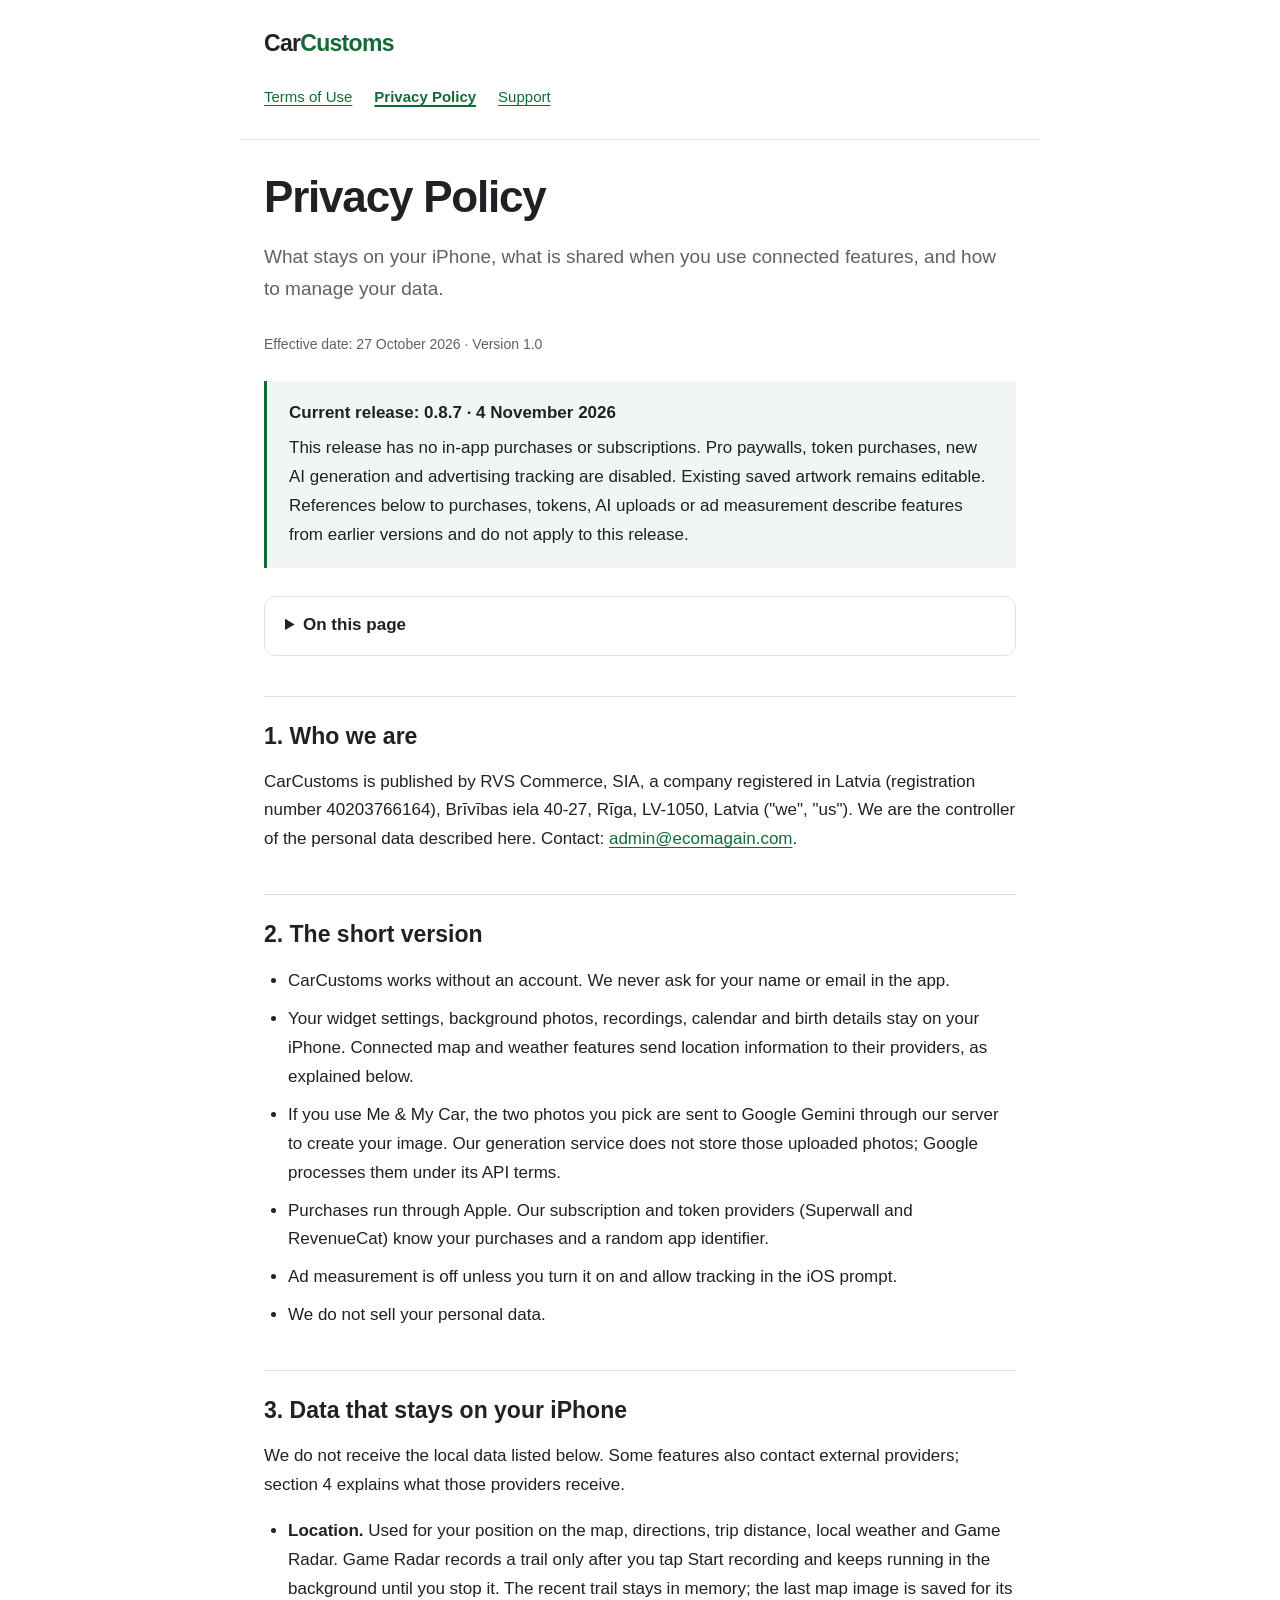
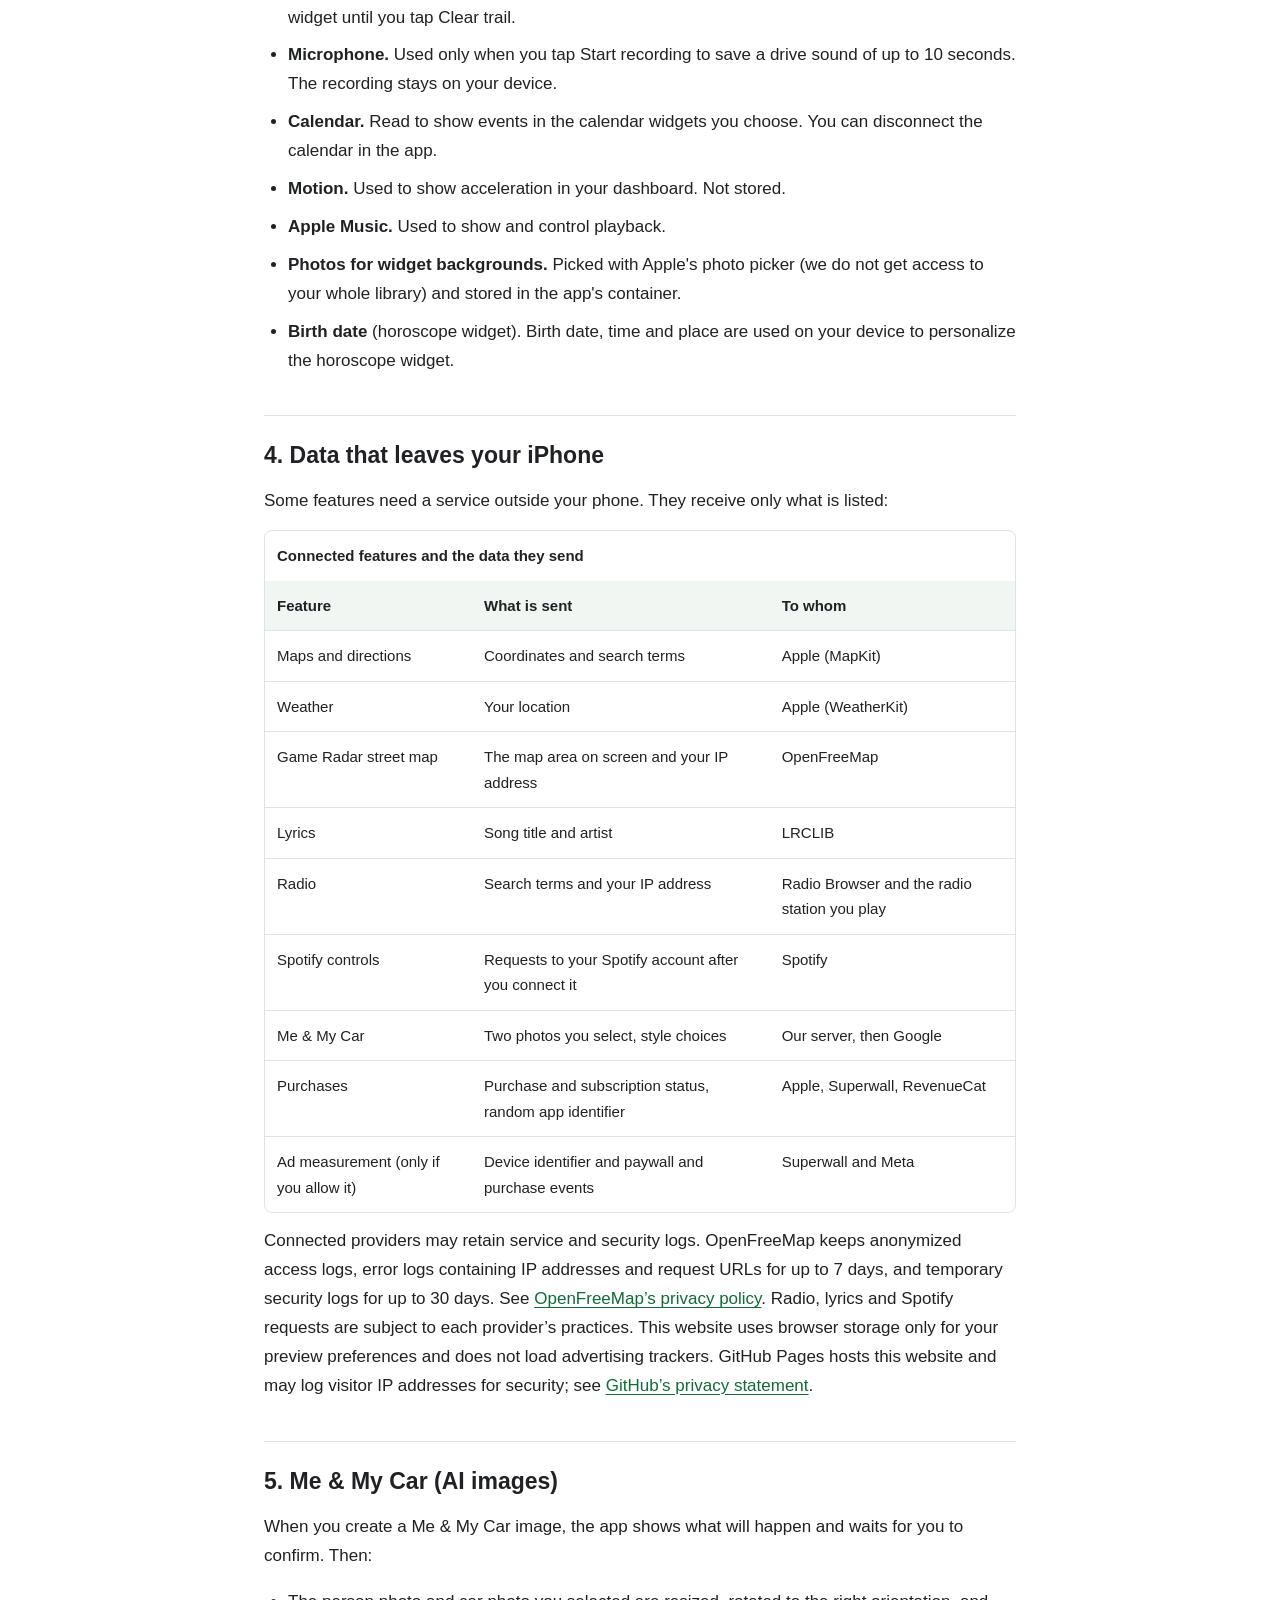
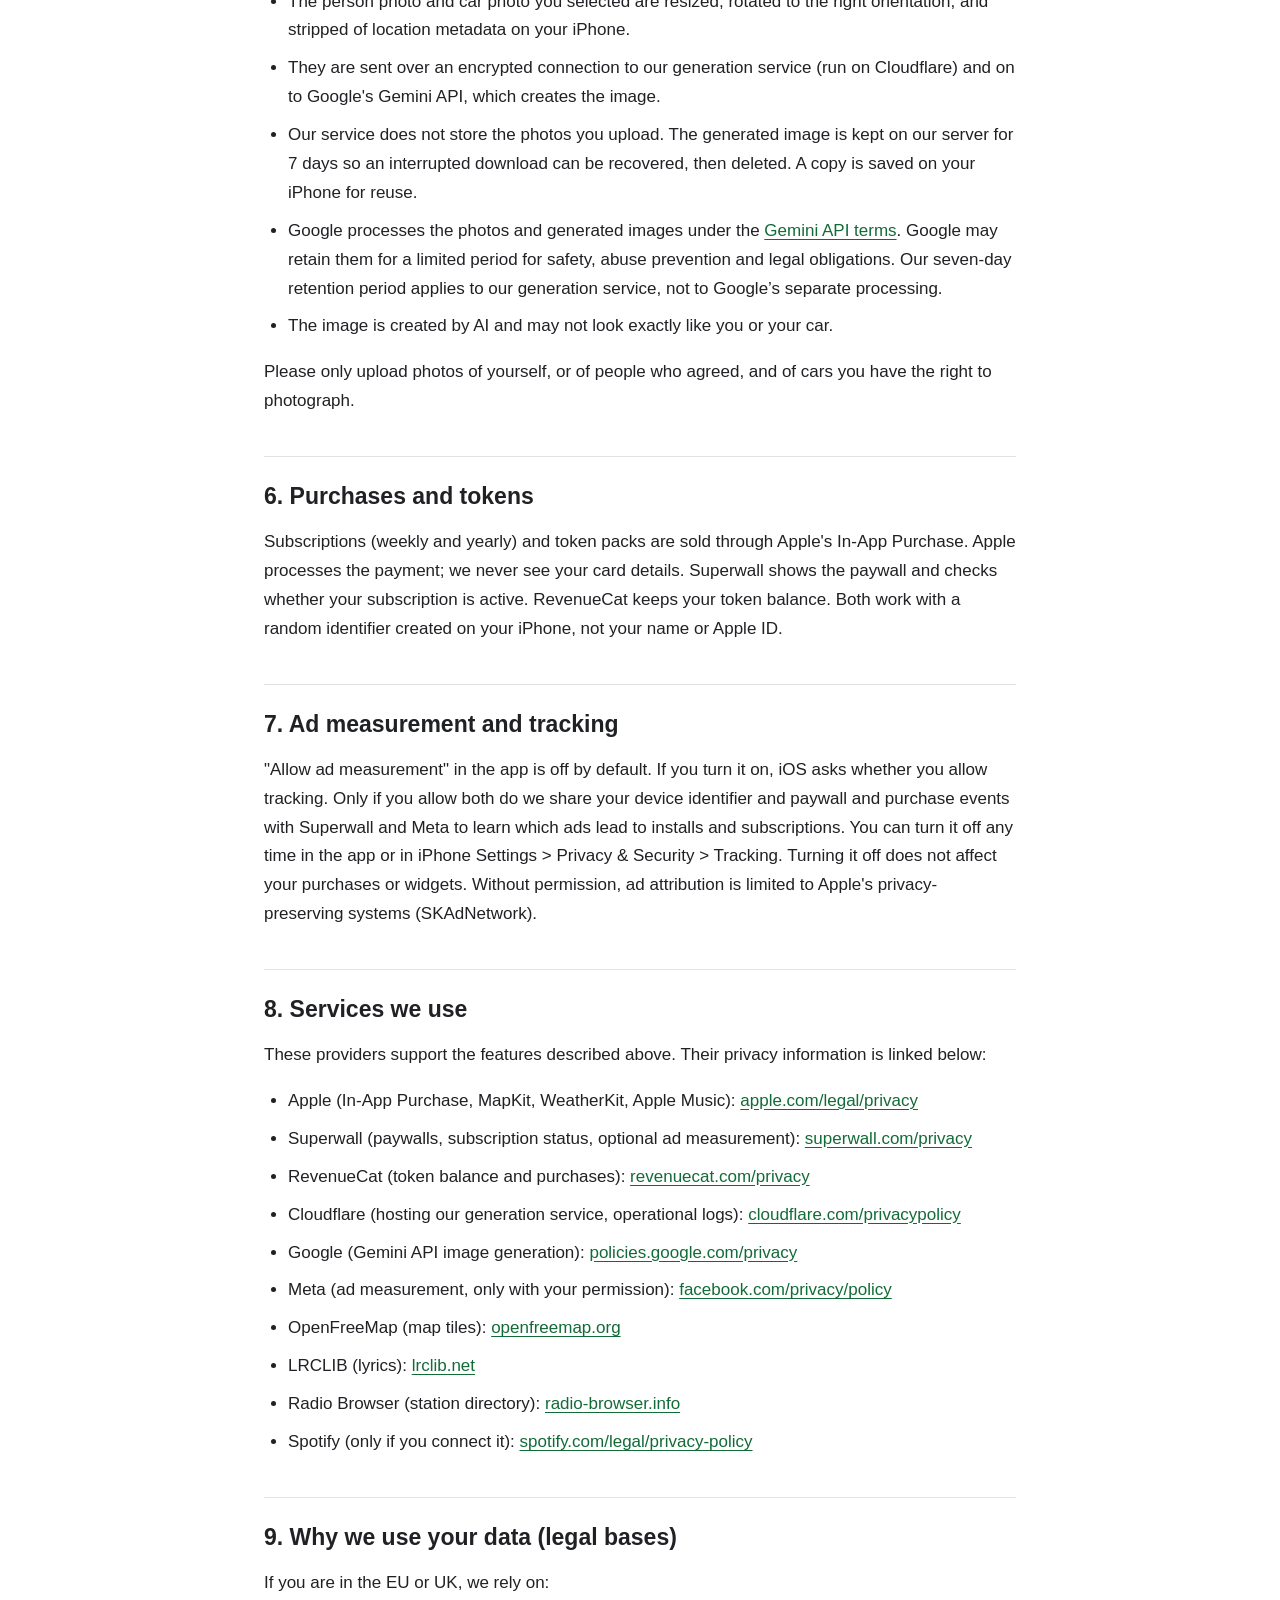
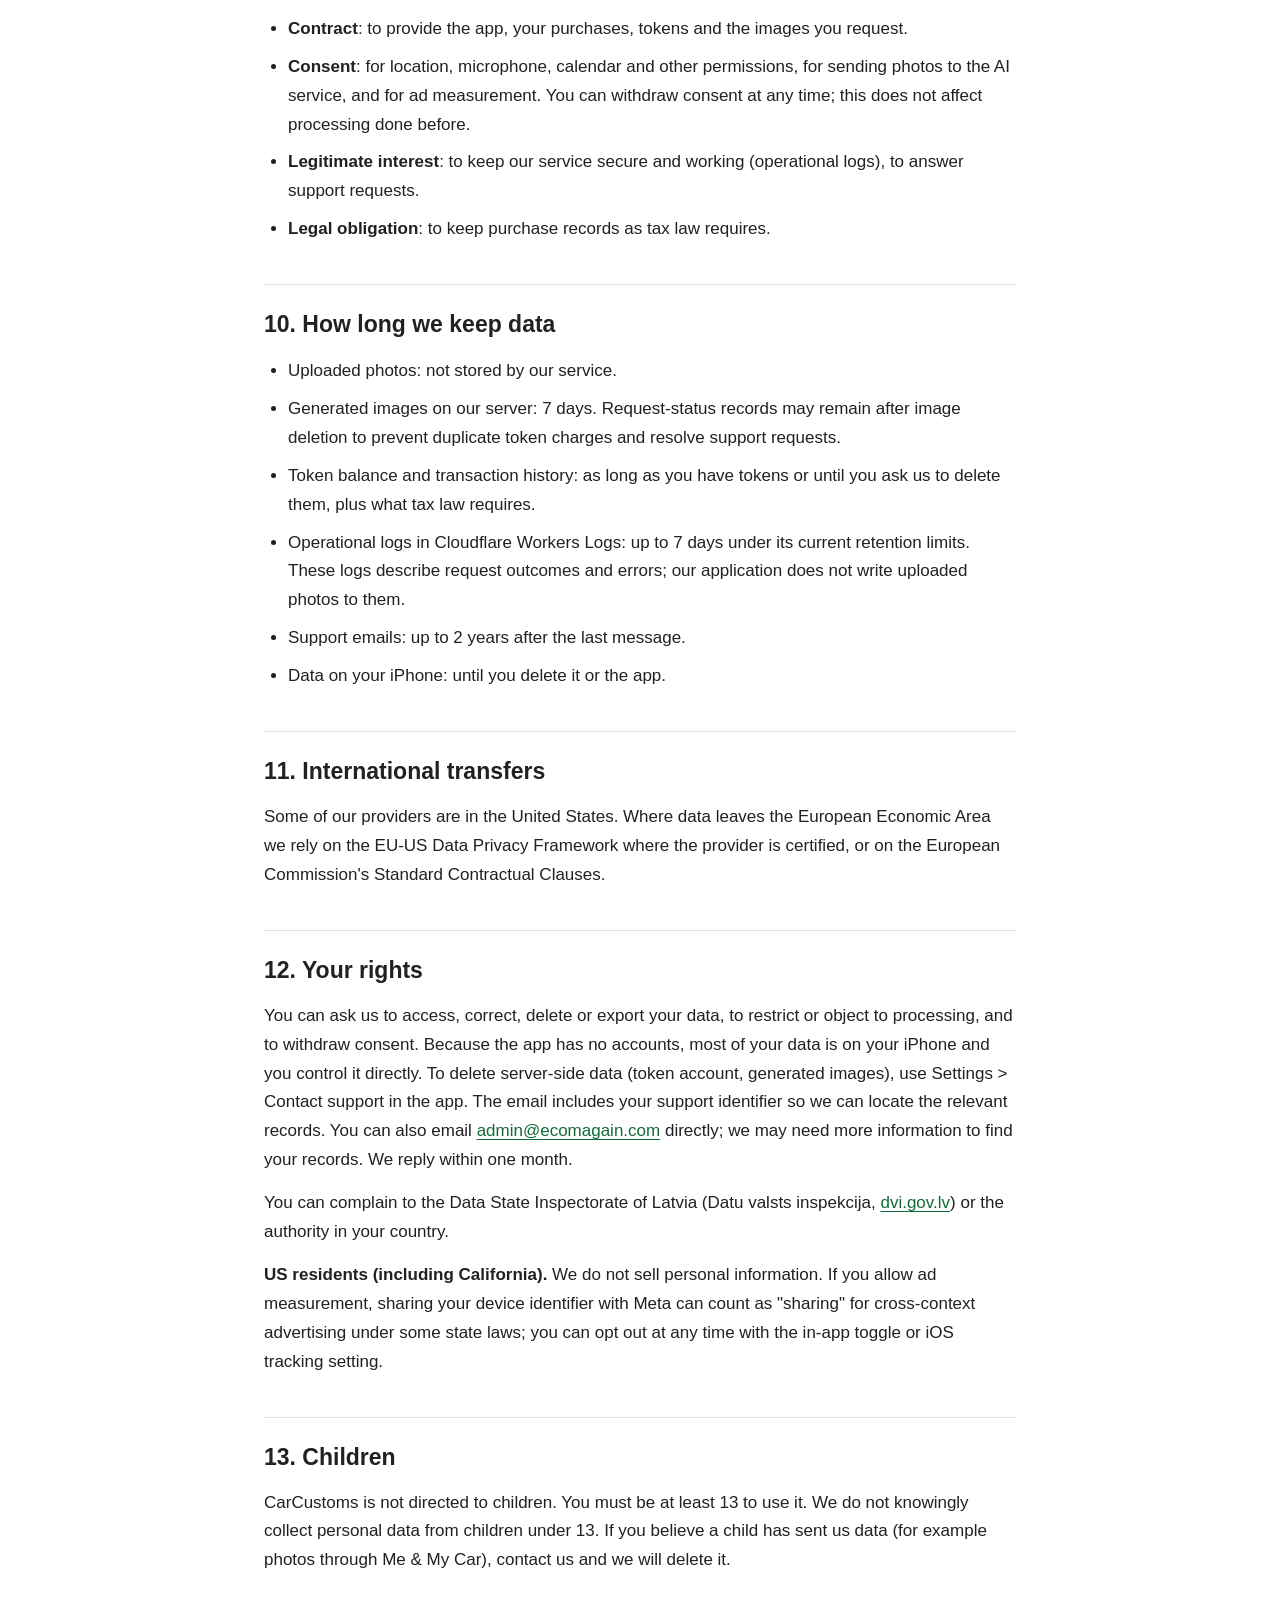
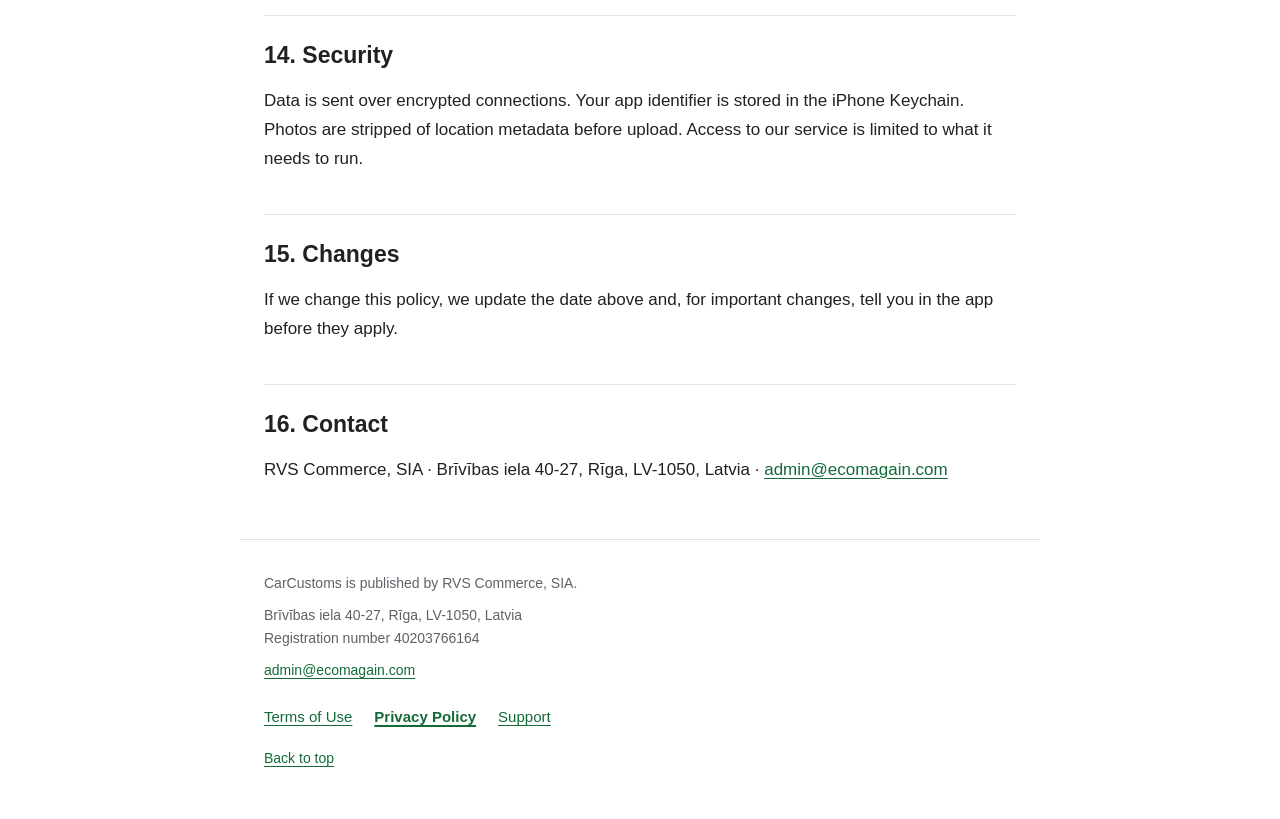
==== privacy-policy.html @ 68d6c85f "Publish CarCustoms website and support pages" ====
<!doctype html>
<html lang="en"><head><meta charset="utf-8"><meta name="viewport" content="width=device-width,initial-scale=1"><meta name="description" content="What stays on your iPhone, what is shared when you use connected features, and how to manage your data."><title>Privacy Policy | CarCustoms</title><style>
:root{color-scheme:light dark;--bg:#fff;--fg:#202124;--mut:#5d6268;--line:#dfe3e5;--acc:#126b37;--panel:#f1f6f3}
@media(prefers-color-scheme:dark){:root{--bg:#121214;--fg:#f7f7f7;--mut:#b5b8bd;--line:#383b3e;--acc:#64e69a;--panel:#1d2721}}
*{box-sizing:border-box}html{scroll-padding-top:24px;-webkit-text-size-adjust:100%}body{margin:0;background:var(--bg);color:var(--fg);font:17px/1.7 -apple-system,BlinkMacSystemFont,"Helvetica Neue",Arial,sans-serif;overflow-wrap:anywhere}
header,main,footer{max-width:800px;margin:auto;padding-left:24px;padding-right:24px}header{padding-top:24px;padding-bottom:20px;border-bottom:1px solid var(--line)}.brand{font-size:23px;font-weight:750;letter-spacing:-.7px}.brand span{color:var(--acc)}nav{display:flex;flex-wrap:wrap;gap:4px 22px;margin-top:12px}nav a{display:inline-flex;align-items:center;min-height:44px;font-size:15px}nav a[aria-current=page]{font-weight:700;text-decoration-thickness:2px}main{padding-top:32px;padding-bottom:40px}h1{font-size:clamp(32px,7vw,44px);line-height:1.15;letter-spacing:-1.2px;margin:0 0 16px}h2{font-size:23px;line-height:1.35;margin:40px 0 16px;padding-top:24px;border-top:1px solid var(--line)}p{margin:14px 0}li{margin:9px 0}ul,ol{padding-left:24px}a{color:var(--acc);text-underline-offset:3px}a:focus-visible,summary:focus-visible{outline:3px solid var(--acc);outline-offset:5px;border-radius:2px}.meta{color:var(--mut);font-size:14px}.intro{font-size:19px;color:var(--mut);margin:18px 0 28px}.summary{padding:18px 22px;background:var(--panel);border-left:3px solid var(--acc);margin:24px 0}.summary p{margin:0}.summary strong{display:block;margin-bottom:6px}details{border:1px solid var(--line);border-radius:12px;padding:14px 20px;margin:28px 0}summary{cursor:pointer;font-weight:650;min-height:30px}details ol{margin-bottom:6px}.table-wrap{overflow-x:auto;border:1px solid var(--line);border-radius:8px}table{border-collapse:collapse;width:100%;font-size:15px}caption{text-align:left;padding:12px;font-weight:600}th,td{padding:12px;text-align:left;vertical-align:top;border-bottom:1px solid var(--line)}th{background:var(--panel)}tr:last-child td{border-bottom:0}footer{padding-top:24px;padding-bottom:40px;border-top:1px solid var(--line);font-size:14px;color:var(--mut)}footer p{margin:8px 0}.contact{display:inline-flex;align-items:center;min-height:48px;padding:10px 18px;border-radius:10px;background:var(--acc);color:var(--bg);font-weight:650;text-decoration:none}.skip{position:absolute;top:-100px;left:16px;padding:12px;background:var(--bg);z-index:1}.skip:focus{top:12px}@media(max-width:440px){header,main,footer{padding-left:20px;padding-right:20px}h2{font-size:21px}.summary{padding:16px}th,td{padding:10px;font-size:14px}}@media print{header,footer,.skip,details{display:none}body{font-size:11pt;color:#000;background:#fff}main{max-width:none}a{color:inherit}.table-wrap{overflow:visible}h2{break-after:avoid}}
</style></head>
<body><a class="skip" href="#main">Skip to content</a><header><div class="brand">Car<span>Customs</span></div><nav aria-label="Legal and support"><a href="terms-of-use.html">Terms of Use</a><a href="privacy-policy.html" aria-current="page">Privacy Policy</a><a href="support.html">Support</a></nav></header><main id="main"><h1>Privacy Policy</h1>
<p class="intro">What stays on your iPhone, what is shared when you use connected features, and how to manage your data.</p>
<p class="meta">Effective date: 27 October 2026 · Version 1.0</p>
<aside class="summary"><p><strong>Current release: 0.8.7 · 4 November 2026</strong>This release has no in-app purchases or subscriptions. Pro paywalls, token purchases, new AI generation and advertising tracking are disabled. Existing saved artwork remains editable. References below to purchases, tokens, AI uploads or ad measurement describe features from earlier versions and do not apply to this release.</p></aside>
<details><summary>On this page</summary><ol>
<li><a href="#1-who-we-are">Who we are</a></li>
<li><a href="#2-the-short-version">The short version</a></li>
<li><a href="#3-data-that-stays-on-your-iphone">Data that stays on your iPhone</a></li>
<li><a href="#4-data-that-leaves-your-iphone">Data that leaves your iPhone</a></li>
<li><a href="#5-me-my-car-ai-images">Me &amp; My Car (AI images)</a></li>
<li><a href="#6-purchases-and-tokens">Purchases and tokens</a></li>
<li><a href="#7-ad-measurement-and-tracking">Ad measurement and tracking</a></li>
<li><a href="#8-services-we-use">Services we use</a></li>
<li><a href="#9-why-we-use-your-data-legal-bases">Why we use your data (legal bases)</a></li>
<li><a href="#10-how-long-we-keep-data">How long we keep data</a></li>
<li><a href="#11-international-transfers">International transfers</a></li>
<li><a href="#12-your-rights">Your rights</a></li>
<li><a href="#13-children">Children</a></li>
<li><a href="#14-security">Security</a></li>
<li><a href="#15-changes">Changes</a></li>
<li><a href="#16-contact">Contact</a></li>
</ol></details>
<h2 id="1-who-we-are">1. Who we are</h2>
<p>CarCustoms is published by RVS Commerce, SIA, a company registered in Latvia (registration number 40203766164), Brīvības iela 40-27, Rīga, LV-1050, Latvia ("we", "us"). We are the controller of the personal data described here. Contact: <a href="mailto:admin@ecomagain.com">admin@ecomagain.com</a>.</p>
<h2 id="2-the-short-version">2. The short version</h2>
<ul>
<li>CarCustoms works without an account. We never ask for your name or email in the app.</li>
<li>Your widget settings, background photos, recordings, calendar and birth details stay on your iPhone. Connected map and weather features send location information to their providers, as explained below.</li>
<li>If you use Me &amp; My Car, the two photos you pick are sent to Google Gemini through our server to create your image. Our generation service does not store those uploaded photos; Google processes them under its API terms.</li>
<li>Purchases run through Apple. Our subscription and token providers (Superwall and RevenueCat) know your purchases and a random app identifier.</li>
<li>Ad measurement is off unless you turn it on and allow tracking in the iOS prompt.</li>
<li>We do not sell your personal data.</li>
</ul>
<h2 id="3-data-that-stays-on-your-iphone">3. Data that stays on your iPhone</h2>
<p>We do not receive the local data listed below. Some features also contact external providers; section 4 explains what those providers receive.</p>
<ul>
<li><strong>Location.</strong> Used for your position on the map, directions, trip distance, local weather and Game Radar. Game Radar records a trail only after you tap Start recording and keeps running in the background until you stop it. The recent trail stays in memory; the last map image is saved for its widget until you tap Clear trail.</li>
<li><strong>Microphone.</strong> Used only when you tap Start recording to save a drive sound of up to 10 seconds. The recording stays on your device.</li>
<li><strong>Calendar.</strong> Read to show events in the calendar widgets you choose. You can disconnect the calendar in the app.</li>
<li><strong>Motion.</strong> Used to show acceleration in your dashboard. Not stored.</li>
<li><strong>Apple Music.</strong> Used to show and control playback.</li>
<li><strong>Photos for widget backgrounds.</strong> Picked with Apple's photo picker (we do not get access to your whole library) and stored in the app's container.</li>
<li><strong>Birth date</strong> (horoscope widget). Birth date, time and place are used on your device to personalize the horoscope widget.</li>
</ul>
<h2 id="4-data-that-leaves-your-iphone">4. Data that leaves your iPhone</h2>
<p>Some features need a service outside your phone. They receive only what is listed:</p>
<div class="table-wrap" role="region" aria-label="Data shared with service providers" tabindex="0"><table><caption>Connected features and the data they send</caption>
<thead>
<tr>
<th scope="col">Feature</th>
<th scope="col">What is sent</th>
<th scope="col">To whom</th>
</tr>
</thead>
<tbody>
<tr>
<td>Maps and directions</td>
<td>Coordinates and search terms</td>
<td>Apple (MapKit)</td>
</tr>
<tr>
<td>Weather</td>
<td>Your location</td>
<td>Apple (WeatherKit)</td>
</tr>
<tr>
<td>Game Radar street map</td>
<td>The map area on screen and your IP address</td>
<td>OpenFreeMap</td>
</tr>
<tr>
<td>Lyrics</td>
<td>Song title and artist</td>
<td>LRCLIB</td>
</tr>
<tr>
<td>Radio</td>
<td>Search terms and your IP address</td>
<td>Radio Browser and the radio station you play</td>
</tr>
<tr>
<td>Spotify controls</td>
<td>Requests to your Spotify account after you connect it</td>
<td>Spotify</td>
</tr>
<tr>
<td>Me &amp; My Car</td>
<td>Two photos you select, style choices</td>
<td>Our server, then Google</td>
</tr>
<tr>
<td>Purchases</td>
<td>Purchase and subscription status, random app identifier</td>
<td>Apple, Superwall, RevenueCat</td>
</tr>
<tr>
<td>Ad measurement (only if you allow it)</td>
<td>Device identifier and paywall and purchase events</td>
<td>Superwall and Meta</td>
</tr>
</tbody>
</table></div>
<p>Connected providers may retain service and security logs. OpenFreeMap keeps anonymized access logs, error logs containing IP addresses and request URLs for up to 7 days, and temporary security logs for up to 30 days. See <a href="https://openfreemap.org/privacy/">OpenFreeMap’s privacy policy</a>. Radio, lyrics and Spotify requests are subject to each provider’s practices. This website uses browser storage only for your preview preferences and does not load advertising trackers. GitHub Pages hosts this website and may log visitor IP addresses for security; see <a href="https://docs.github.com/en/site-policy/privacy-policies/github-general-privacy-statement">GitHub’s privacy statement</a>.</p>
<h2 id="5-me-my-car-ai-images">5. Me &amp; My Car (AI images)</h2>
<p>When you create a Me &amp; My Car image, the app shows what will happen and waits for you to confirm. Then:</p>
<ul>
<li>The person photo and car photo you selected are resized, rotated to the right orientation, and stripped of location metadata on your iPhone.</li>
<li>They are sent over an encrypted connection to our generation service (run on Cloudflare) and on to Google's Gemini API, which creates the image.</li>
<li>Our service does not store the photos you upload. The generated image is kept on our server for 7 days so an interrupted download can be recovered, then deleted. A copy is saved on your iPhone for reuse.</li>
<li>Google processes the photos and generated images under the <a href="https://ai.google.dev/gemini-api/terms">Gemini API terms</a>. Google may retain them for a limited period for safety, abuse prevention and legal obligations. Our seven-day retention period applies to our generation service, not to Google’s separate processing.</li>
<li>The image is created by AI and may not look exactly like you or your car.</li>
</ul>
<p>Please only upload photos of yourself, or of people who agreed, and of cars you have the right to photograph.</p>
<h2 id="6-purchases-and-tokens">6. Purchases and tokens</h2>
<p>Subscriptions (weekly and yearly) and token packs are sold through Apple's In-App Purchase. Apple processes the payment; we never see your card details. Superwall shows the paywall and checks whether your subscription is active. RevenueCat keeps your token balance. Both work with a random identifier created on your iPhone, not your name or Apple ID.</p>
<h2 id="7-ad-measurement-and-tracking">7. Ad measurement and tracking</h2>
<p>"Allow ad measurement" in the app is off by default. If you turn it on, iOS asks whether you allow tracking. Only if you allow both do we share your device identifier and paywall and purchase events with Superwall and Meta to learn which ads lead to installs and subscriptions. You can turn it off any time in the app or in iPhone Settings &gt; Privacy &amp; Security &gt; Tracking. Turning it off does not affect your purchases or widgets. Without permission, ad attribution is limited to Apple's privacy-preserving systems (SKAdNetwork).</p>
<h2 id="8-services-we-use">8. Services we use</h2>
<p>These providers support the features described above. Their privacy information is linked below:</p>
<ul>
<li>Apple (In-App Purchase, MapKit, WeatherKit, Apple Music): <a href="https://apple.com/legal/privacy">apple.com/legal/privacy</a></li>
<li>Superwall (paywalls, subscription status, optional ad measurement): <a href="https://superwall.com/privacy">superwall.com/privacy</a></li>
<li>RevenueCat (token balance and purchases): <a href="https://revenuecat.com/privacy">revenuecat.com/privacy</a></li>
<li>Cloudflare (hosting our generation service, operational logs): <a href="https://cloudflare.com/privacypolicy">cloudflare.com/privacypolicy</a></li>
<li>Google (Gemini API image generation): <a href="https://policies.google.com/privacy">policies.google.com/privacy</a></li>
<li>Meta (ad measurement, only with your permission): <a href="https://facebook.com/privacy/policy">facebook.com/privacy/policy</a></li>
<li>OpenFreeMap (map tiles): <a href="https://openfreemap.org">openfreemap.org</a></li>
<li>LRCLIB (lyrics): <a href="https://lrclib.net">lrclib.net</a></li>
<li>Radio Browser (station directory): <a href="https://radio-browser.info">radio-browser.info</a></li>
<li>Spotify (only if you connect it): <a href="https://spotify.com/legal/privacy-policy">spotify.com/legal/privacy-policy</a></li>
</ul>
<h2 id="9-why-we-use-your-data-legal-bases">9. Why we use your data (legal bases)</h2>
<p>If you are in the EU or UK, we rely on:</p>
<ul>
<li><strong>Contract</strong>: to provide the app, your purchases, tokens and the images you request.</li>
<li><strong>Consent</strong>: for location, microphone, calendar and other permissions, for sending photos to the AI service, and for ad measurement. You can withdraw consent at any time; this does not affect processing done before.</li>
<li><strong>Legitimate interest</strong>: to keep our service secure and working (operational logs), to answer support requests.</li>
<li><strong>Legal obligation</strong>: to keep purchase records as tax law requires.</li>
</ul>
<h2 id="10-how-long-we-keep-data">10. How long we keep data</h2>
<ul>
<li>Uploaded photos: not stored by our service.</li>
<li>Generated images on our server: 7 days. Request-status records may remain after image deletion to prevent duplicate token charges and resolve support requests.</li>
<li>Token balance and transaction history: as long as you have tokens or until you ask us to delete them, plus what tax law requires.</li>
<li>Operational logs in Cloudflare Workers Logs: up to 7 days under its current retention limits. These logs describe request outcomes and errors; our application does not write uploaded photos to them.</li>
<li>Support emails: up to 2 years after the last message.</li>
<li>Data on your iPhone: until you delete it or the app.</li>
</ul>
<h2 id="11-international-transfers">11. International transfers</h2>
<p>Some of our providers are in the United States. Where data leaves the European Economic Area we rely on the EU-US Data Privacy Framework where the provider is certified, or on the European Commission's Standard Contractual Clauses.</p>
<h2 id="12-your-rights">12. Your rights</h2>
<p>You can ask us to access, correct, delete or export your data, to restrict or object to processing, and to withdraw consent. Because the app has no accounts, most of your data is on your iPhone and you control it directly. To delete server-side data (token account, generated images), use Settings &gt; Contact support in the app. The email includes your support identifier so we can locate the relevant records. You can also email <a href="mailto:admin@ecomagain.com">admin@ecomagain.com</a> directly; we may need more information to find your records. We reply within one month.</p>
<p>You can complain to the Data State Inspectorate of Latvia (Datu valsts inspekcija, <a href="https://dvi.gov.lv">dvi.gov.lv</a>) or the authority in your country.</p>
<p><strong>US residents (including California).</strong> We do not sell personal information. If you allow ad measurement, sharing your device identifier with Meta can count as "sharing" for cross-context advertising under some state laws; you can opt out at any time with the in-app toggle or iOS tracking setting.</p>
<h2 id="13-children">13. Children</h2>
<p>CarCustoms is not directed to children. You must be at least 13 to use it. We do not knowingly collect personal data from children under 13. If you believe a child has sent us data (for example photos through Me &amp; My Car), contact us and we will delete it.</p>
<h2 id="14-security">14. Security</h2>
<p>Data is sent over encrypted connections. Your app identifier is stored in the iPhone Keychain. Photos are stripped of location metadata before upload. Access to our service is limited to what it needs to run.</p>
<h2 id="15-changes">15. Changes</h2>
<p>If we change this policy, we update the date above and, for important changes, tell you in the app before they apply.</p>
<h2 id="16-contact">16. Contact</h2>
<p>RVS Commerce, SIA · Brīvības iela 40-27, Rīga, LV-1050, Latvia · <a href="mailto:admin@ecomagain.com">admin@ecomagain.com</a></p></main><footer><p>CarCustoms is published by RVS Commerce, SIA.</p><p>Brīvības iela 40-27, Rīga, LV-1050, Latvia<br>Registration number 40203766164</p><p><a href="mailto:admin@ecomagain.com">admin@ecomagain.com</a></p><nav aria-label="Legal and support"><a href="terms-of-use.html">Terms of Use</a><a href="privacy-policy.html" aria-current="page">Privacy Policy</a><a href="support.html">Support</a></nav><p><a href="#main">Back to top</a></p></footer></body></html>
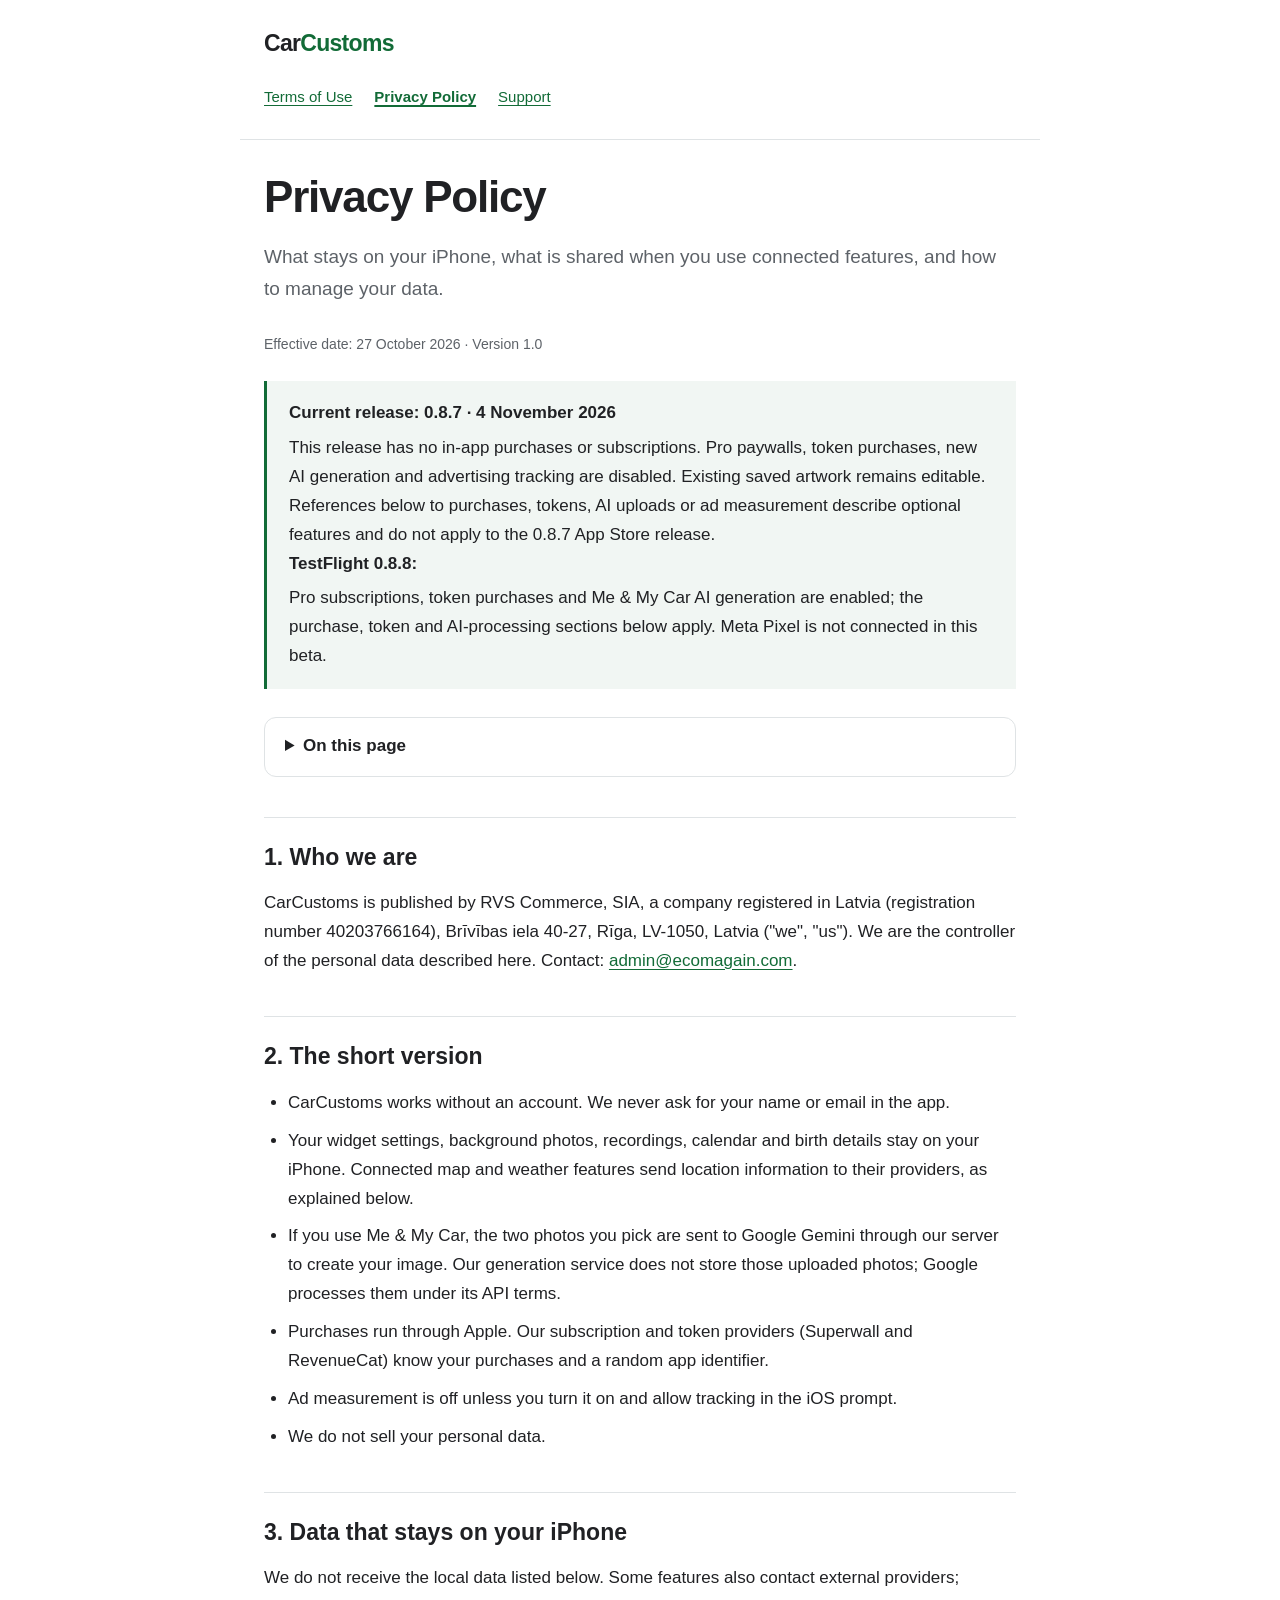
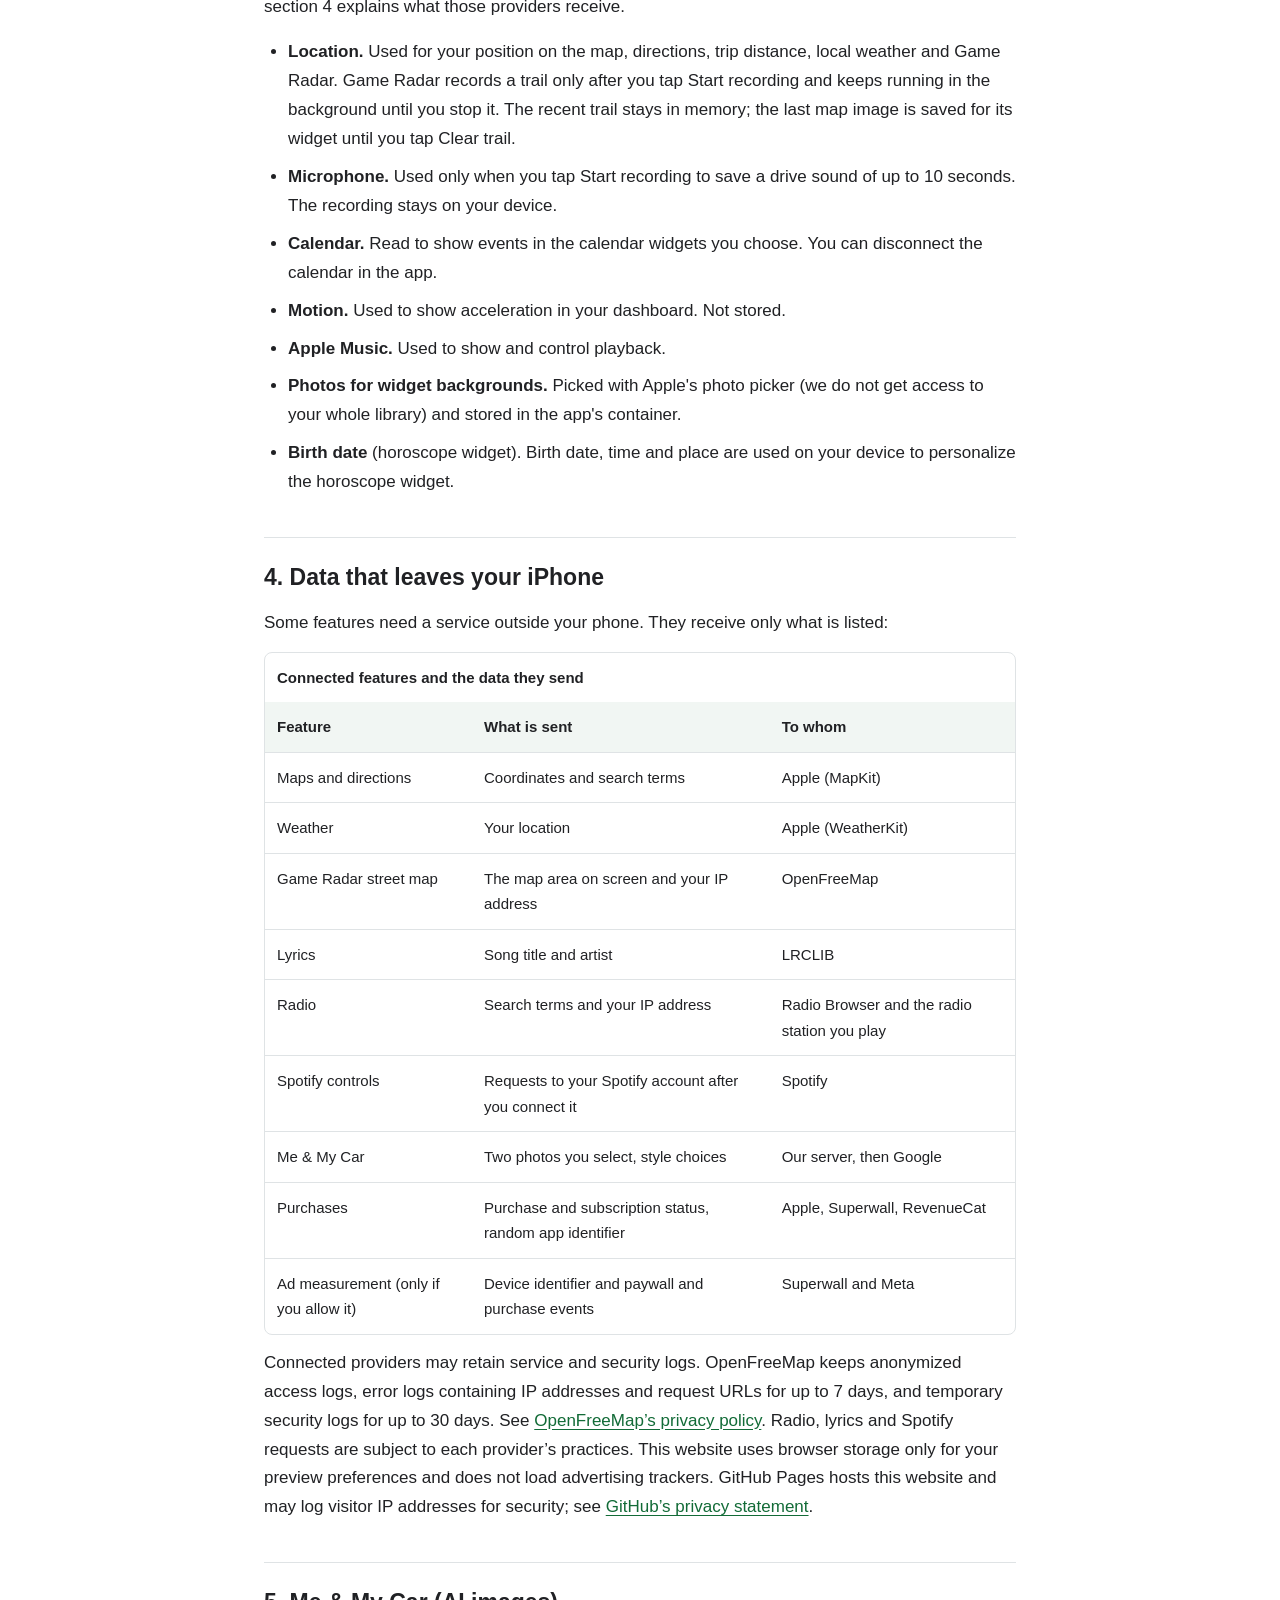
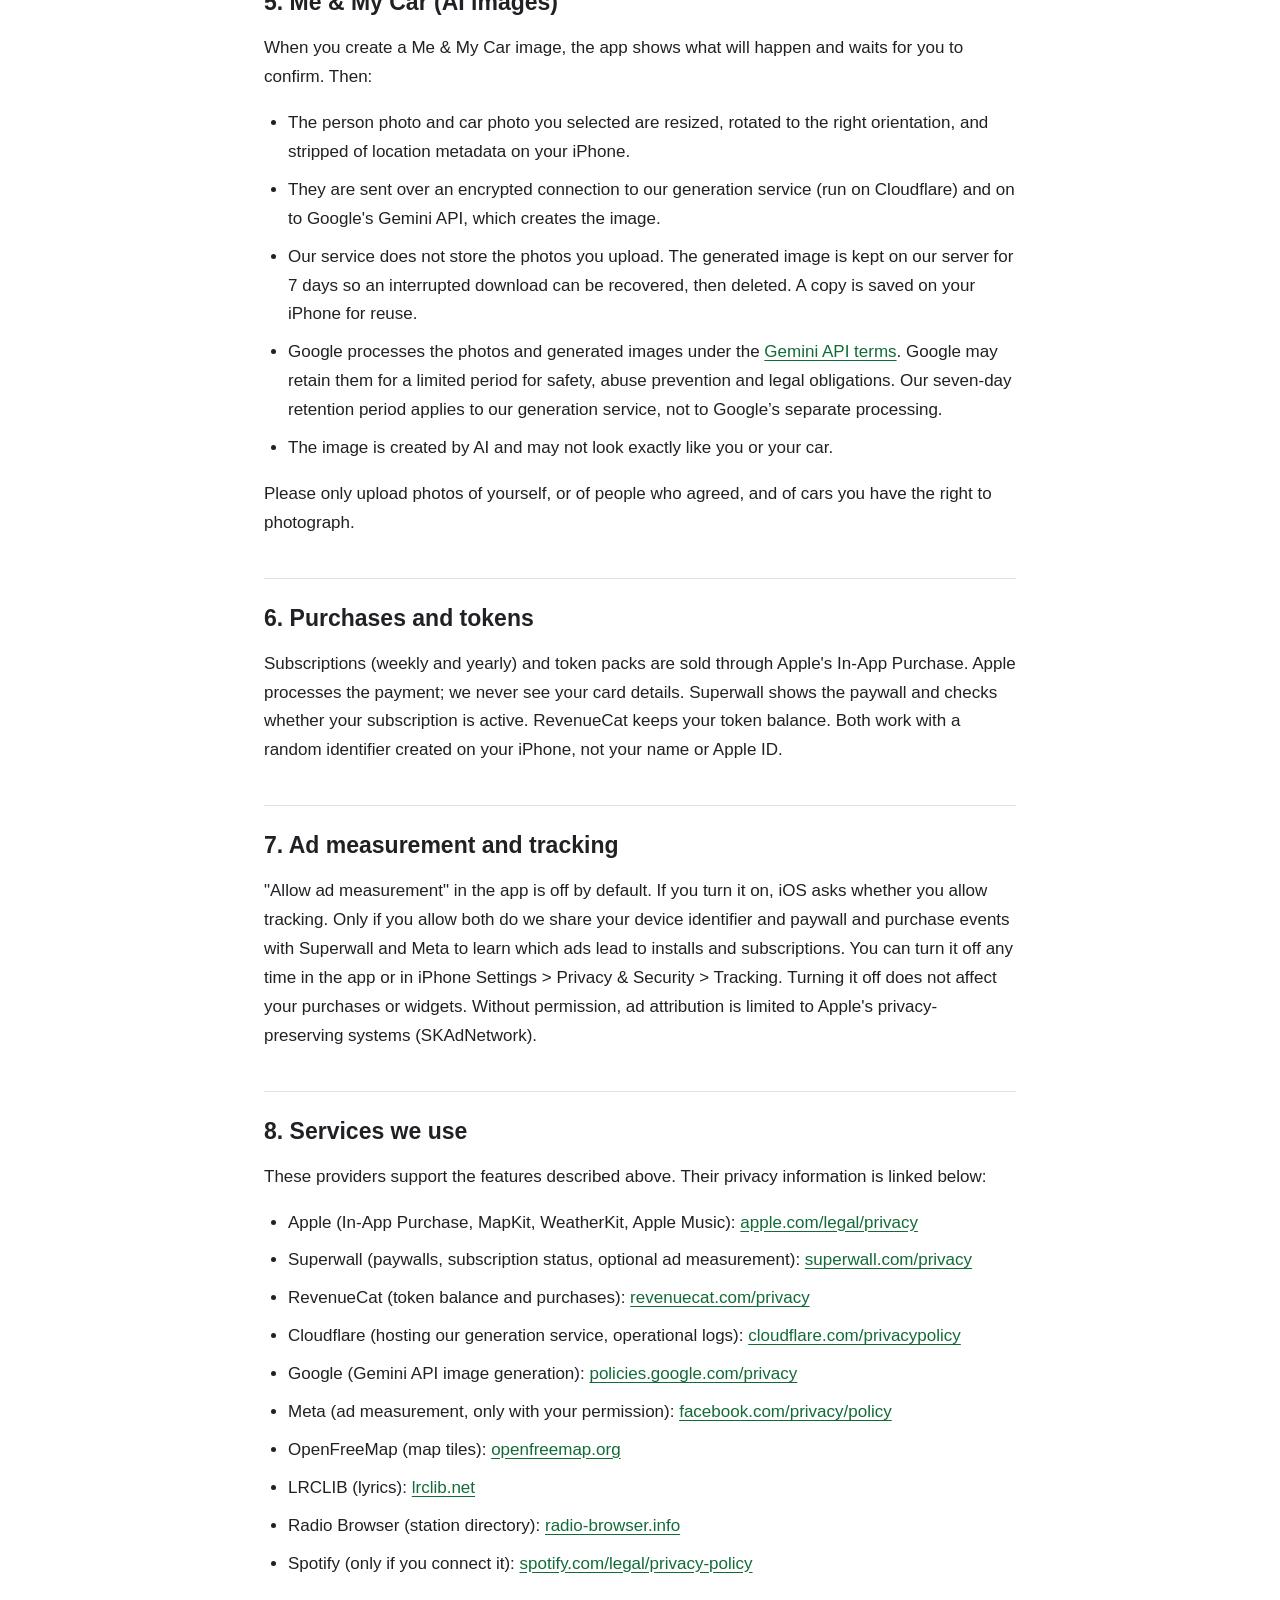
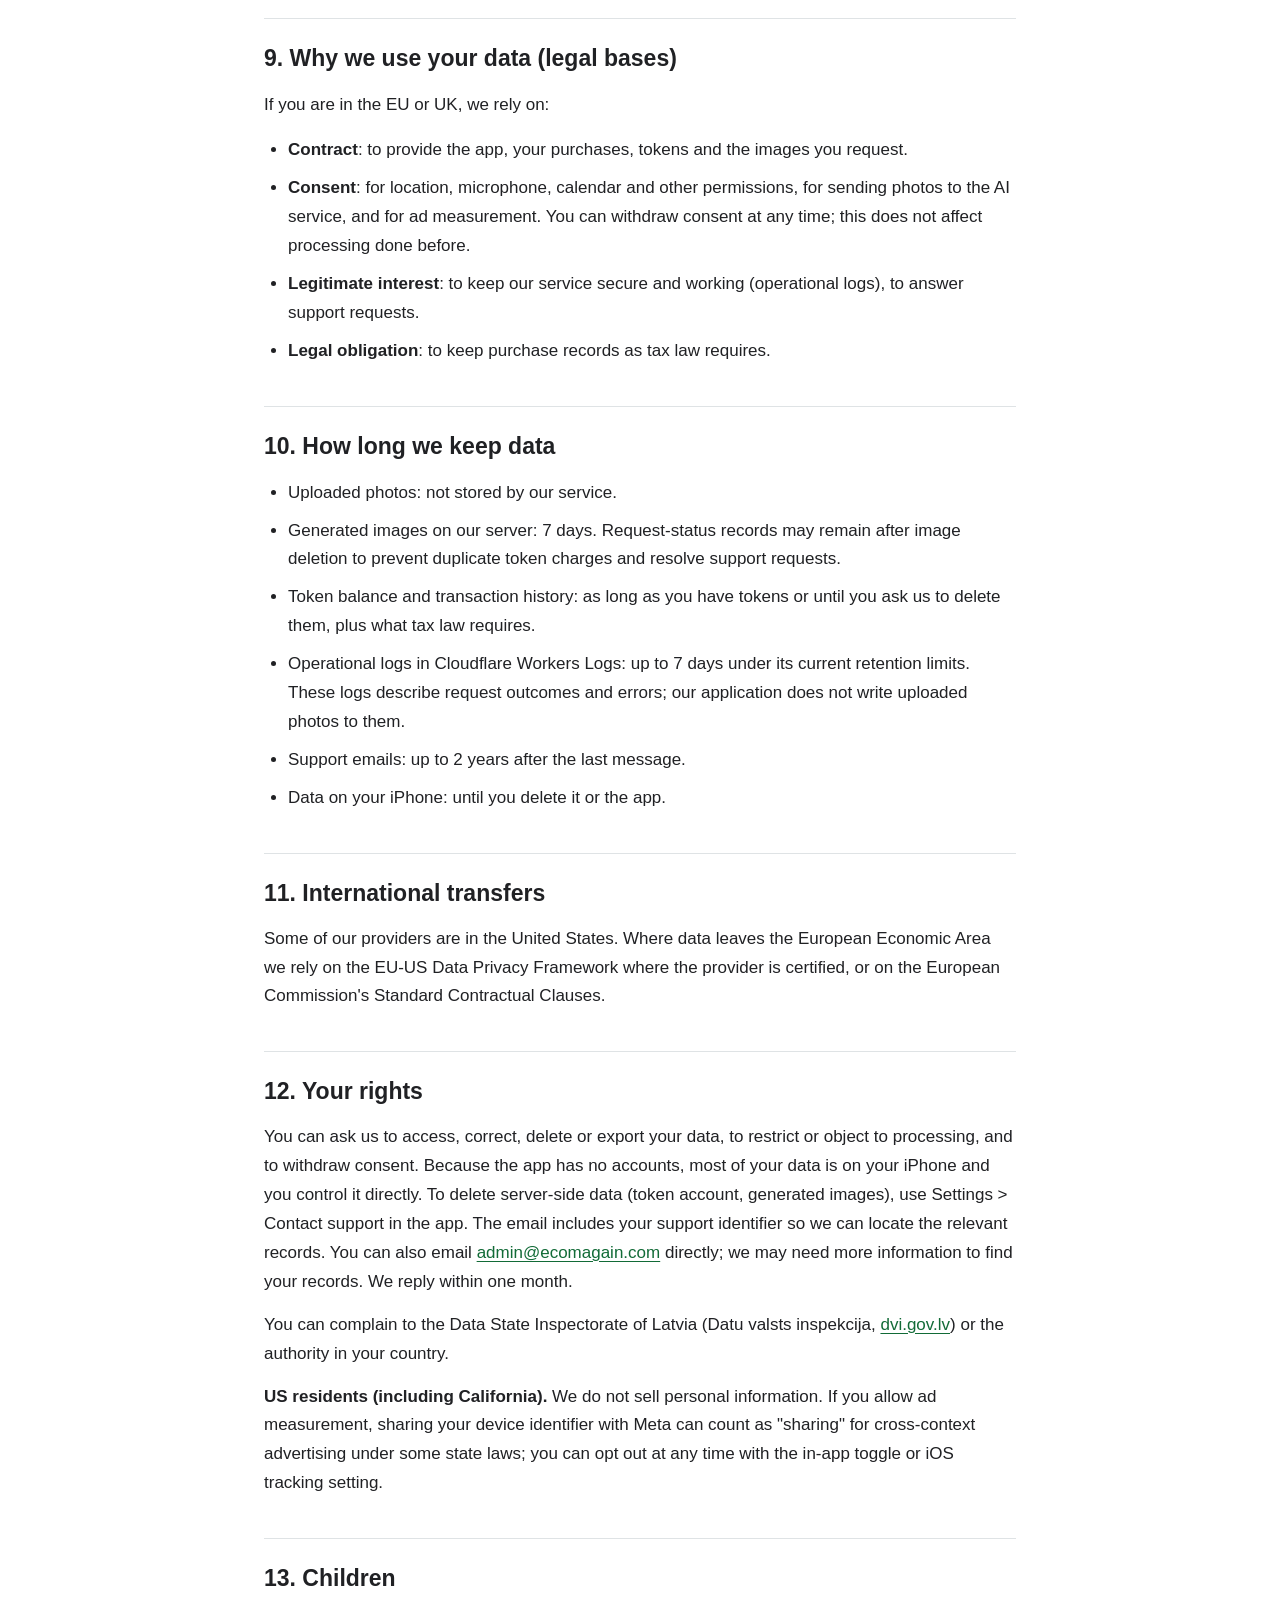
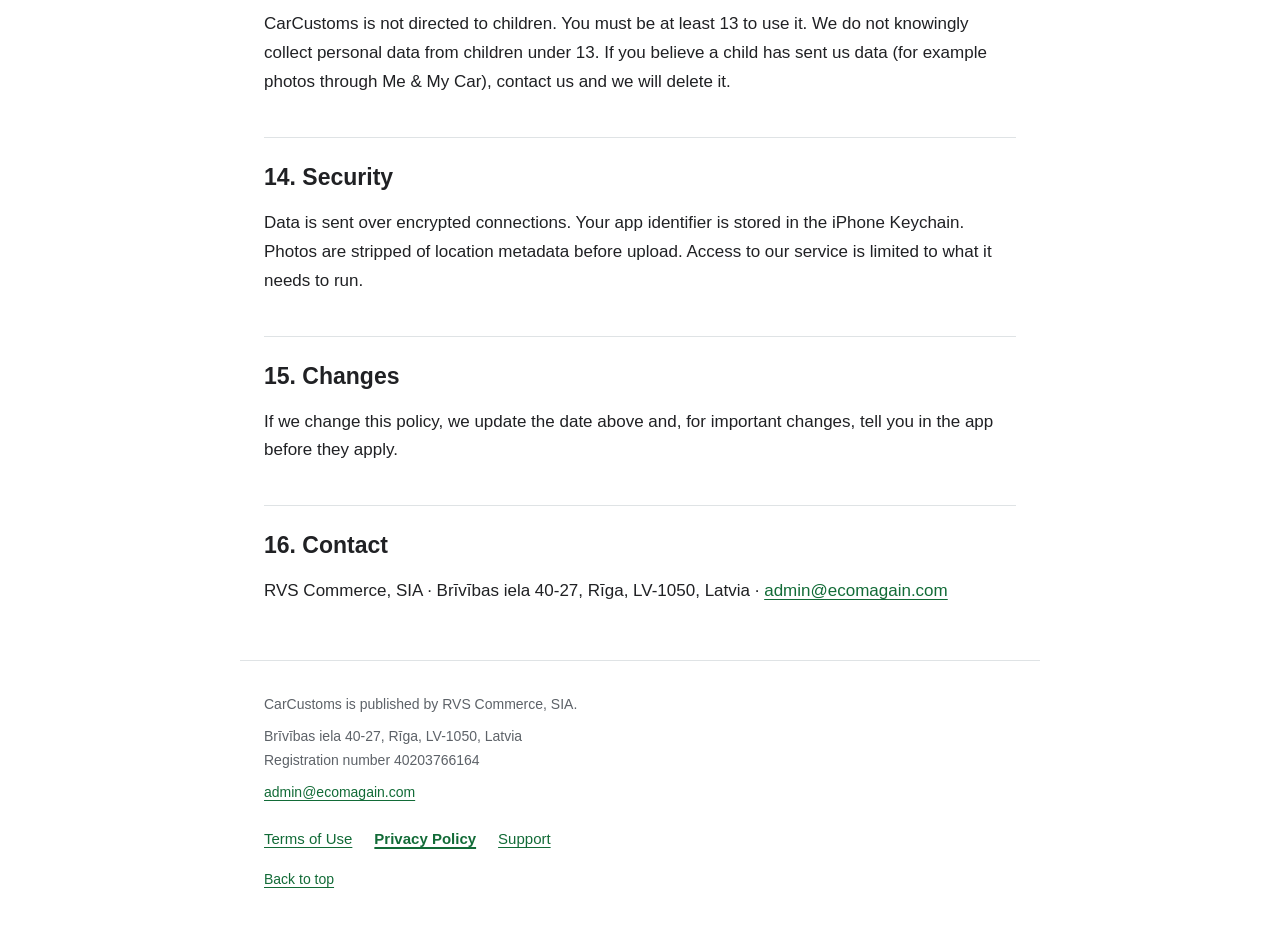
==== commit cf187ccd: "Clarify paid features and AI processing for TestFlight 0.8.8" ====
--- a/privacy-policy.html
+++ b/privacy-policy.html
@@ -8,7 +8,7 @@
 <body><a class="skip" href="#main">Skip to content</a><header><div class="brand">Car<span>Customs</span></div><nav aria-label="Legal and support"><a href="terms-of-use.html">Terms of Use</a><a href="privacy-policy.html" aria-current="page">Privacy Policy</a><a href="support.html">Support</a></nav></header><main id="main"><h1>Privacy Policy</h1>
 <p class="intro">What stays on your iPhone, what is shared when you use connected features, and how to manage your data.</p>
 <p class="meta">Effective date: 27 October 2026 · Version 1.0</p>
-<aside class="summary"><p><strong>Current release: 0.8.7 · 4 November 2026</strong>This release has no in-app purchases or subscriptions. Pro paywalls, token purchases, new AI generation and advertising tracking are disabled. Existing saved artwork remains editable. References below to purchases, tokens, AI uploads or ad measurement describe features from earlier versions and do not apply to this release.</p></aside>
+<aside class="summary"><p><strong>Current release: 0.8.7 · 4 November 2026</strong>This release has no in-app purchases or subscriptions. Pro paywalls, token purchases, new AI generation and advertising tracking are disabled. Existing saved artwork remains editable. References below to purchases, tokens, AI uploads or ad measurement describe optional features and do not apply to the 0.8.7 App Store release. <strong>TestFlight 0.8.8:</strong> Pro subscriptions, token purchases and Me &amp; My Car AI generation are enabled; the purchase, token and AI-processing sections below apply. Meta Pixel is not connected in this beta.</p></aside>
 <details><summary>On this page</summary><ol>
 <li><a href="#1-who-we-are">Who we are</a></li>
 <li><a href="#2-the-short-version">The short version</a></li>
